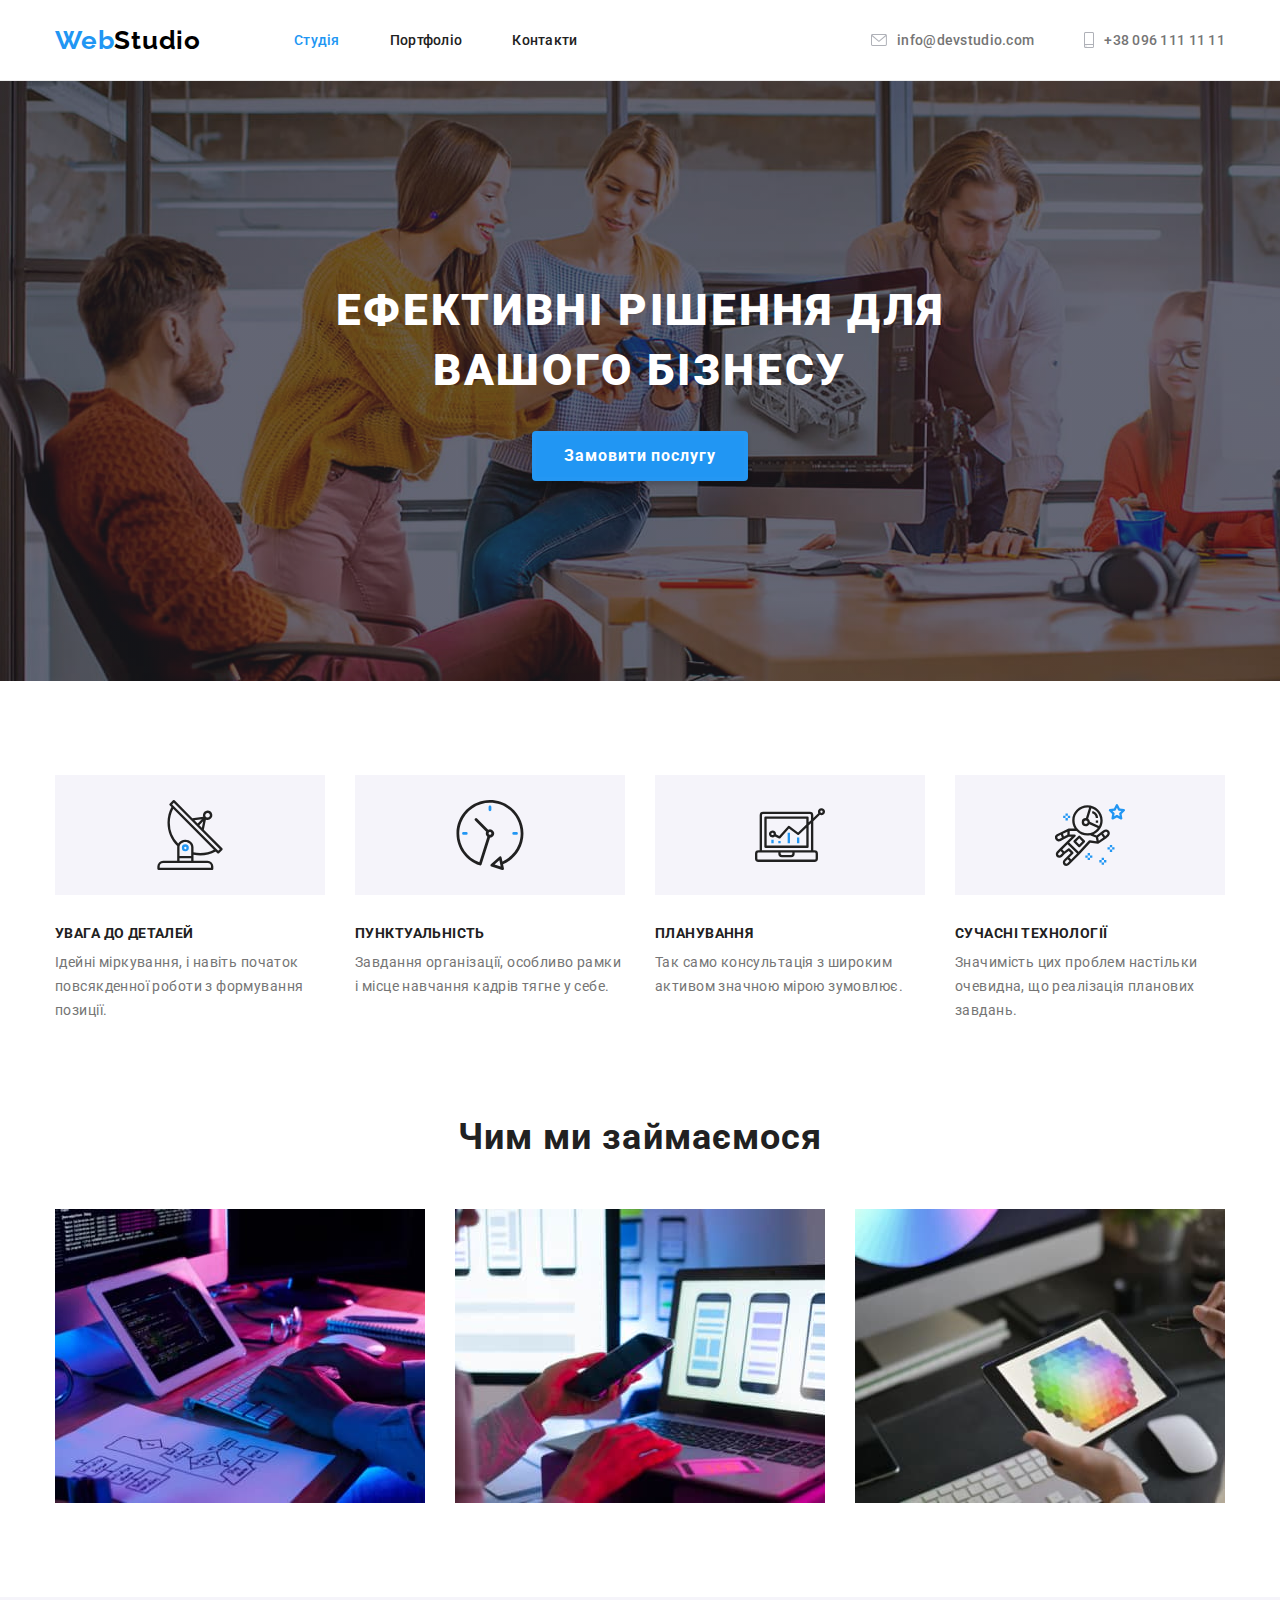
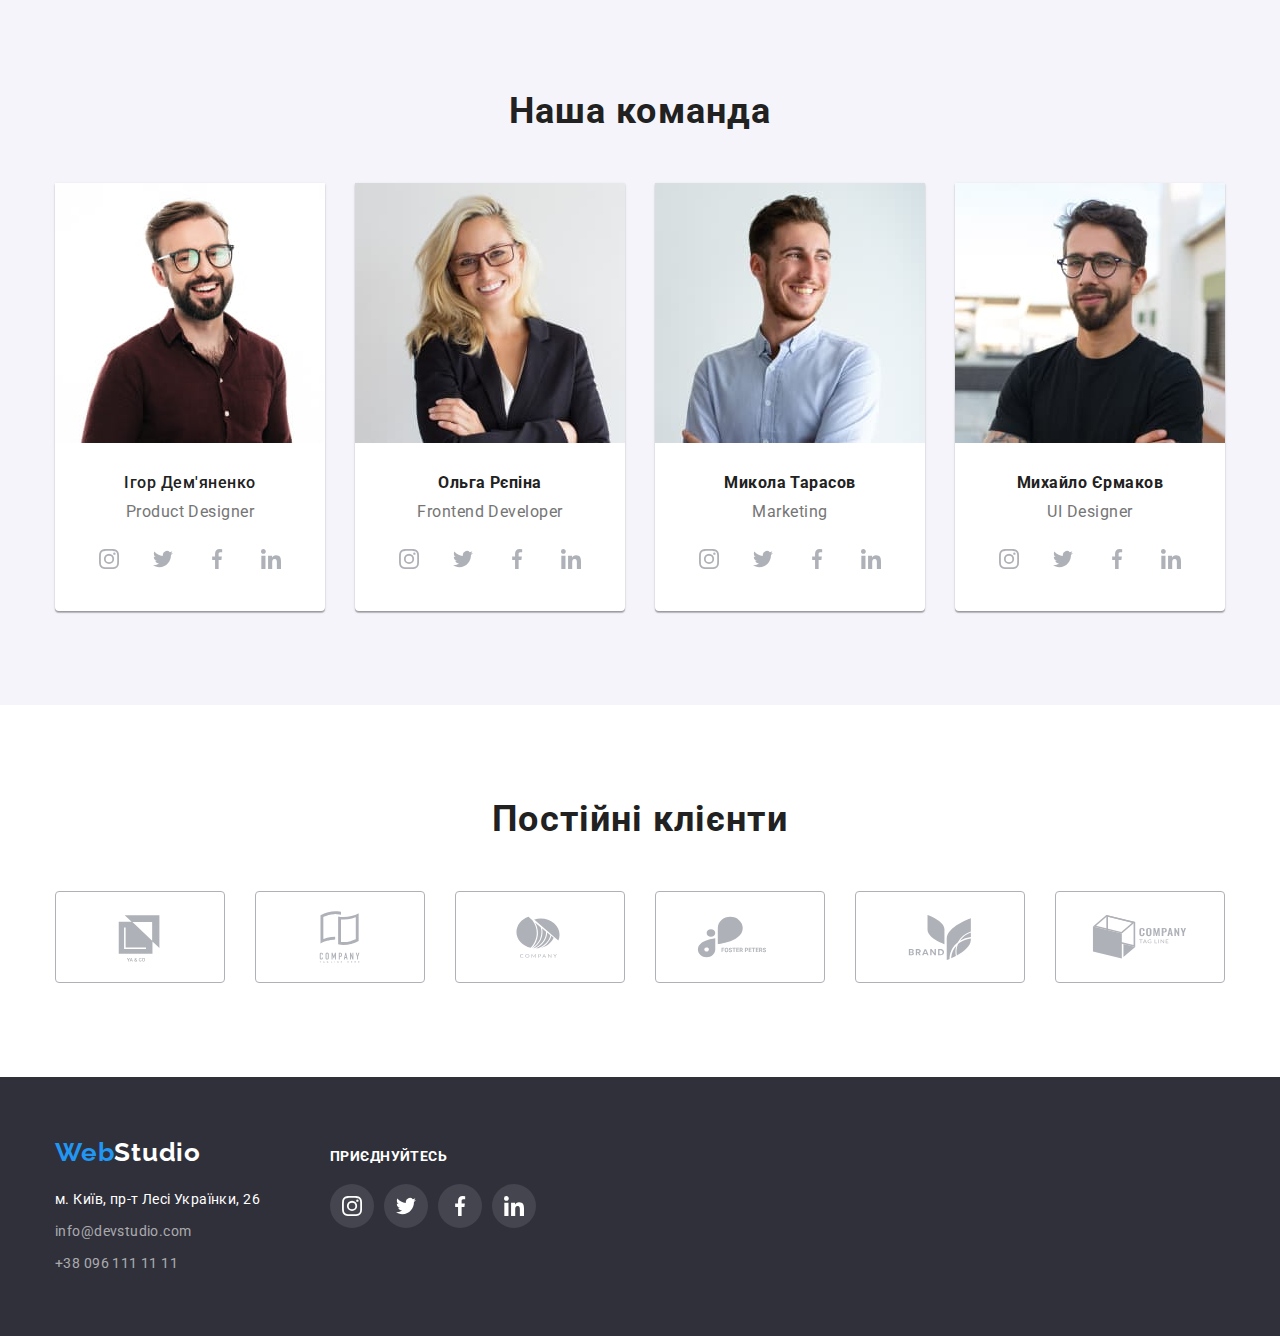
==== index.html @ e5fa19ac "hw-04 | copy" ====
<!DOCTYPE html>
<html lang="uk">
  <head>
    <meta charset="UTF-8" />
    <meta http-equiv="X-UA-Compatible" content="IE=edge" />
    <meta name="viewport" content="width=device-width, initial-scale=1.0" />
    <link rel="preconnect" href="https://fonts.googleapis.com" />
    <link rel="preconnect" href="https://fonts.gstatic.com" crossorigin />
    <link
      href="https://fonts.googleapis.com/css2?family=Raleway:wght@700&family=Roboto:wght@400;500;700;900&display=swap"
      rel="stylesheet"
    />
    <link
      rel="stylesheet"
      href="https://cdnjs.cloudflare.com/ajax/libs/modern-normalize/1.1.0/modern-normalize.min.css"
    />
    <link rel="stylesheet" href="./css/styles.css" />
    <title>Студія</title>
  </head>

  <body>
    <!--header-->
    <header class="header">
      <div class="container">
        <nav class="nav">
          <div class="logo-container">
            <a href="./index.html" class="logo-1-1"
              ><span class="logo-1-2">Web</span>Studio</a
            >
          </div>
          <ul class="nav-container">
            <li class="item">
              <a href="./index.html" class="nav-links current">Студія</a>
            </li>
            <li class="item">
              <a href="./portfolio.html" class="nav-links">Портфоліо</a>
            </li>
            <li class="item">
              <a href="./contacts.html" class="nav-links">Контакти</a>
            </li>
          </ul>
        </nav>
        <ul class="contacts list-1">
          <li class="item">
            <a href="mailto:info@devstudio.com" class="mail-tel-links">
              <svg class="icon" width="16px" height="12px">
                <use href="./images/icons.svg/symbol-defs.svg#icon-mail"></use>
              </svg>
              info@devstudio.com</a
            >
          </li>
          <li class="item">
            <a href="tel:+380961111111" class="mail-tel-links">
              <svg class="icon" width="10px" height="16px">
                <use
                  href="./images/icons.svg/symbol-defs.svg#icon-smartphone"
                ></use>
              </svg>
              +38 096 111 11 11</a
            >
          </li>
        </ul>
      </div>
    </header>
    <!--main-->
    <main>
      <section class="main-content">
        <div class="container order">
          <h1 class="buisness">
            Ефективні рішення для <br />
            вашого бізнесу
          </h1>
          <button type="button" class="button-order">Замовити послугу</button>
        </div>
      </section>
      <section class="main-1">
        <div class="container">
          <h2 class="visually-hidden">Наші особливості</h2>
          <ul class="list">
            <li class="osobennosti">
              <div class="icon-box">
                <svg class="icon" width="70" height="70">
                  <use
                    href="./images/icons.svg/symbol-defs.svg#icon-antenna-1"
                  ></use>
                </svg>
              </div>
              <h3 class="uvaga">Увага до деталей</h3>
              <p class="text1">
                Ідейні міркування, і навіть початок повсякденної роботи з
                формування позиції.
              </p>
            </li>
            <li class="osobennosti">
              <div class="icon-box">
                <svg class="icon" width="70" height="70">
                  <use
                    href="./images/icons.svg/symbol-defs.svg#icon-clock"
                  ></use>
                </svg>
              </div>
              <h3 class="punct">Пунктуальність</h3>
              <p class="text2">
                Завдання організації, особливо рамки і місце навчання кадрів
                тягне у себе.
              </p>
            </li>
            <li class="osobennosti">
              <div class="icon-box">
                <svg class="icon" width="70" height="70">
                  <use
                    href="./images/icons.svg/symbol-defs.svg#icon-diagram"
                  ></use>
                </svg>
              </div>
              <h3 class="plan">Планування</h3>
              <p class="text3">
                Так само консультація з широким активом значною мірою зумовлює.
              </p>
            </li>
            <li class="osobennosti">
              <div class="icon-box">
                <svg class="icon" width="70" height="70">
                  <use
                    href="./images/icons.svg/symbol-defs.svg#icon-astronaut"
                  ></use>
                </svg>
              </div>
              <h3 class="tech">Сучасні технології</h3>
              <p class="text4">
                Значимість цих проблем настільки очевидна, що реалізація
                планових завдань.
              </p>
            </li>
          </ul>
        </div>
      </section>
      <section class="main-2">
        <div class="container">
          <h2 class="chto-delaem">Чим ми займаємося</h2>
          <ul class="photo-list">
            <li>
              <img
                src="./images/imgdesktop.jpg"
                class="photos"
                width="370"
                alt="Десктопні додатки"
              />
            </li>
            <li>
              <img
                src="./images/imgmobile.jpg"
                class="photos"
                width="370"
                alt="Мобільні додатки"
              />
            </li>
            <li>
              <img
                src="./images/imgdesign.jpg"
                class="photos"
                width="370"
                alt="Дизайнерські рішення"
              />
            </li>
          </ul>
        </div>
      </section>
      <!-- 11111111111111111-->
      <section class="main-3">
        <div class="container">
          <h2 class="our-team-text">Наша команда</h2>
          <ul class="container cards">
            <li class="teammate">
              <img
                src="./images/imgigor.jpg"
                class="igor"
                width="270"
                alt="Фото Ігора Дем'яненка"
              />
              <div class="teammate-padding">
                <h3 class="igor-small">Ігор Дем'яненко</h3>
                <p class="igor-work">Product Designer</p>
                <ul class="team-list">
                  <li class="team-item">
                    <a href="#" class="team-link" target="_blank">
                      <svg class="team-icon" width="20px" height="20px">
                        <use
                          href="./images/icons.svg/symbol-defs.svg#icon-instagram"
                        ></use>
                      </svg>
                    </a>
                  </li>
                  <li class="team-item">
                    <a href="#" class="team-link" target="_blank">
                      <svg class="team-icon" width="20px" height="20px">
                        <use
                          href="./images/icons.svg/symbol-defs.svg#icon-twitter"
                        ></use>
                      </svg>
                    </a>
                  </li>
                  <li class="team-item">
                    <a href="#" class="team-link" target="_blank">
                      <svg class="team-icon" width="20px" height="20px">
                        <use
                          href="./images/icons.svg/symbol-defs.svg#icon-facebook"
                        ></use>
                      </svg>
                    </a>
                  </li>
                  <li class="team-item">
                    <a href="#" class="team-link" target="_blank">
                      <svg class="team-icon" width="20px" height="20px">
                        <use
                          href="./images/icons.svg/symbol-defs.svg#icon-linkedin"
                        ></use>
                      </svg>
                    </a>
                  </li>
                </ul>
              </div>
            </li>
            <li class="teammate">
              <img
                src="./images/imgolga.jpg"
                class="olga"
                width="270"
                alt="Фото Ольги Рєпіни"
              />
              <div class="teammate-padding">
                <h3 class="olga-small">Ольга Рєпіна</h3>
                <p class="olga-work">Frontend Developer</p>
                <ul class="team-list">
                  <li class="team-item">
                    <a href="#" class="team-link" target="_blank">
                      <svg class="team-icon" width="20px" height="20px">
                        <use
                          href="./images/icons.svg/symbol-defs.svg#icon-instagram"
                        ></use>
                      </svg>
                    </a>
                  </li>
                  <li class="team-item">
                    <a href="#" class="team-link" target="_blank">
                      <svg class="team-icon" width="20px" height="20px">
                        <use
                          href="./images/icons.svg/symbol-defs.svg#icon-twitter"
                        ></use>
                      </svg>
                    </a>
                  </li>
                  <li class="team-item">
                    <a href="#" class="team-link" target="_blank">
                      <svg class="team-icon" width="20px" height="20px">
                        <use
                          href="./images/icons.svg/symbol-defs.svg#icon-facebook"
                        ></use>
                      </svg>
                    </a>
                  </li>
                  <li class="team-item">
                    <a href="#" class="team-link" target="_blank">
                      <svg class="team-icon" width="20px" height="20px">
                        <use
                          href="./images/icons.svg/symbol-defs.svg#icon-linkedin"
                        ></use>
                      </svg>
                    </a>
                  </li>
                </ul>
              </div>
            </li>
            <li class="teammate">
              <img
                src="./images/imgkolya.jpg"
                class="kolya"
                width="270"
                alt="Фото Миколи Тарасова"
              />
              <div class="teammate-padding">
                <h3 class="kolya-small">Микола Тарасов</h3>
                <p class="kolya-work">Marketing</p>
                <ul class="team-list">
                  <li class="team-item">
                    <a href="#" class="team-link" target="_blank">
                      <svg class="team-icon" width="20px" height="20px">
                        <use
                          href="./images/icons.svg/symbol-defs.svg#icon-instagram"
                        ></use>
                      </svg>
                    </a>
                  </li>
                  <li class="team-item">
                    <a href="#" class="team-link" target="_blank">
                      <svg class="team-icon" width="20px" height="20px">
                        <use
                          href="./images/icons.svg/symbol-defs.svg#icon-twitter"
                        ></use>
                      </svg>
                    </a>
                  </li>
                  <li class="team-item">
                    <a href="#" class="team-link" target="_blank">
                      <svg class="team-icon" width="20px" height="20px">
                        <use
                          href="./images/icons.svg/symbol-defs.svg#icon-facebook"
                        ></use>
                      </svg>
                    </a>
                  </li>
                  <li class="team-item">
                    <a href="#" class="team-link" target="_blank">
                      <svg class="team-icon" width="20px" height="20px">
                        <use
                          href="./images/icons.svg/symbol-defs.svg#icon-linkedin"
                        ></use>
                      </svg>
                    </a>
                  </li>
                </ul>
              </div>
            </li>
            <li class="teammate">
              <img
                src="./images/imgmisha.jpg"
                class="misha"
                width="270"
                alt="Фото Михайла Єрмакова"
              />
              <div class="teammate-padding">
                <h3 class="misha-small">Михайло Єрмаков</h3>
                <p class="misha-work">UI Designer</p>
                <ul class="team-list">
                  <li class="team-item">
                    <a href="#" class="team-link" target="_blank">
                      <svg class="team-icon" width="20px" height="20px">
                        <use
                          href="./images/icons.svg/symbol-defs.svg#icon-instagram"
                        ></use>
                      </svg>
                    </a>
                  </li>
                  <li class="team-item">
                    <a href="#" class="team-link" target="_blank">
                      <svg class="team-icon" width="20px" height="20px">
                        <use
                          href="./images/icons.svg/symbol-defs.svg#icon-twitter"
                        ></use>
                      </svg>
                    </a>
                  </li>
                  <li class="team-item">
                    <a href="#" class="team-link" target="_blank">
                      <svg class="team-icon" width="20px" height="20px">
                        <use
                          href="./images/icons.svg/symbol-defs.svg#icon-facebook"
                        ></use>
                      </svg>
                    </a>
                  </li>
                  <li class="team-item">
                    <a href="#" class="team-link" target="_blank">
                      <svg class="team-icon" width="20px" height="20px">
                        <use
                          href="./images/icons.svg/symbol-defs.svg#icon-linkedin"
                        ></use>
                      </svg>
                    </a>
                  </li>
                </ul>
              </div>
            </li>
          </ul>
        </div>
      </section>
      <section class="main-4">
        <div class="container">
          <h2 class="main-4-header">Постійні клієнти</h2>
          <ul class="main-4-list">
            <li class="main-4-item">
              <a class="main-4-link" href="#">
                <svg class="icon" width="106px" height="60px">
                  <use
                    href="./images/icons.svg/symbol-defs.svg#icon-Logo"
                  ></use>
                </svg>
              </a>
            </li>
            <li class="main-4-item">
              <a class="main-4-link" href="#">
                <svg class="icon" width="106px" height="60px">
                  <use
                    href="./images/icons.svg/symbol-defs.svg#icon-Logo2"
                  ></use>
                </svg>
              </a>
            </li>
            <li class="main-4-item">
              <a class="main-4-link" href="#">
                <svg class="icon" width="106px" height="60px">
                  <use
                    href="./images/icons.svg/symbol-defs.svg#icon-Logo3"
                  ></use>
                </svg>
              </a>
            </li>
            <li class="main-4-item">
              <a class="main-4-link" href="#">
                <svg class="icon" width="106px" height="60px">
                  <use
                    href="./images/icons.svg/symbol-defs.svg#icon-Logo4"
                  ></use>
                </svg>
              </a>
            </li>
            <li class="main-4-item">
              <a class="main-4-link" href="#">
                <svg class="icon" width="106px" height="60px">
                  <use
                    href="./images/icons.svg/symbol-defs.svg#icon-Logo5"
                  ></use>
                </svg>
              </a>
            </li>
            <li class="main-4-item">
              <a class="main-4-link" href="#">
                <svg class="icon" width="106px" height="60px">
                  <use
                    href="./images/icons.svg/symbol-defs.svg#icon-Logo6"
                  ></use>
                </svg>
              </a>
            </li>
          </ul>
        </div>
      </section>
    </main>

    <!--footer-->
    <footer class="main-footer">
      <div class="flex-footer container">
        <div class="footer-container">
          <a href="./index.html" class="logo-2-1"
            ><span class="logo-2-2">Web</span>Studio</a
          >
          <address class="address">
            <ul class="footer-ul">
              <li>
                <a
                  href="https://goo.gl/maps/ajY1YeX4YkHEF1Sb7"
                  target="_blank"
                  rel="noopener noreferrer nofollow"
                  class="address-kiyv"
                  >м. Київ, пр-т Лесі Українки, 26</a
                >
              </li>
              <li>
                <a href="mailto:info@devstudio.com" class="footer-links"
                  >info@devstudio.com</a
                >
              </li>
              <li>
                <a href="tel:+380961111111" class="footer-links"
                  >+38 096 111 11 11</a
                >
              </li>
            </ul>
          </address>
        </div>
        <div class="footer-container-second">
          <h2 class="footer-join">Приєднуйтесь</h2>
          <ul class="footer-ul-second">
            <li class="f-item">
              <a href="#" class="f-link" target="_blank">
                <svg class="icon" width="20px" height="20px">
                  <use
                    href="./images/icons.svg/symbol-defs.svg#icon-instagram"
                  ></use>
                </svg>
              </a>
            </li>
            <li class="f-item">
              <a href="#" class="f-link" target="_blank">
                <svg class="icon" width="20px" height="20px">
                  <use
                    href="./images/icons.svg/symbol-defs.svg#icon-twitter"
                  ></use>
                </svg>
              </a>
            </li>
            <li class="f-item">
              <a href="#" class="f-link" target="_blank">
                <svg class="icon" width="20px" height="20px">
                  <use
                    href="./images/icons.svg/symbol-defs.svg#icon-facebook"
                  ></use>
                </svg>
              </a>
            </li>
            <li class="f-item">
              <a href="#" class="f-link" target="_blank">
                <svg class="icon" width="20px" height="20px">
                  <use
                    href="./images/icons.svg/symbol-defs.svg#icon-linkedin"
                  ></use>
                </svg>
              </a>
            </li>
          </ul>
        </div>
      </div>
    </footer>
  </body>
</html>
---- css/styles.css ----
:root {
    --primary-text-color: #212121;
    --secondary-text-color: #757575;
    --accent-color: #2196F3;
    --primary-white-color: #ffffff;
    --footer-text-color: rgba(255, 255, 255, 0.6);
    --secondary-bg-color: #F5F4FA;
    --footer-bg-color: #2F303A;
    --full-black-color: #000000;
    --accent-secondary-color: #188CE8;
    --primary-icon: #AFB1B8;
    --hover-icon: #2196F3;
}

*,
::after ::before {
    box-sizing: border-box;
}

img {
    display: block;
}

h1,
h2,
h3,
h4,
h5,
h6,
p,
ul,
li {
    margin-bottom: 0;
    margin-top: 0;
    padding: 0;
}


body {
    font-family: 'Roboto', sans-serif;
    color: var(--primary-text-color);
    font-size: 14px;
    background-color: var(--primary-white-color);
}

.nav {
    display: flex;
    justify-content: space-between;
    align-items: center;
    background: var(--primary-white-color);
}

.nav>.nav-container {
    display: flex;
    padding: 0px;

}

.nav>.nav-container>.item:not(:last-child) {
    margin-right: 50px;
}


section {
    display: block;
}

.container {
    width: 1200px;
    margin-right: auto;
    margin-left: auto;
    padding-left: 15px;
    padding-right: 15px;
}

.header>.container {
    display: flex;
    justify-content: space-between;
}

.head,
.head-1 {
    background-color: var(--primary-white-color);
}

.order {
    display: flex;
    flex-direction: column;
}

.feature {
    background-color: var(--primary-white-color);

}

.osobennosti-list {
    display: flex;
    justify-content: space-between;
}

.osobennosti-list :not(:last-child) {
    margin-right: 30px;
}

.delaem {
    background-color: gray;
}

.team-container {
    background-color: var(--secondary-bg-color);
}


.team-item:not(:last-child) {
    margin-right: 10px;
}

.header {
    border-bottom: 1px solid #ECECEC;
}

.visually-hidden {
    position: absolute;
    width: 1px;
    height: 1px;
    margin: -1px;
    border: 0;
    padding: 0;

    outline: 0;
    outline-offset: 0;
    white-space: nowrap;
    clip-path: inset(100%);
    clip: rect(0 0 0 0);
    overflow: hidden;
    visibility: hidden;
    pointer-events: none;
    position: absolute;
}

.header-container {
    display: flex;
    align-items: center;
}


.logo-container {
    display: flex;
    margin-right: 93px;
}


.logo-1-1 {
    font-family: 'Raleway', sans-serif;
    font-weight: 700;
    font-size: 26px;
    line-height: 1.192;
    text-decoration: none;

    letter-spacing: 0.03em;

    color: var(--full-black-color);
}

.logo-1-2 {
    color: var(--accent-color);

}

.link {
    text-decoration: none;
    color: var(--primary-text-color);
}

.link:hover {
    text-decoration: none;
    color: var(--accent-color);
}

.nav-links {
    text-decoration: none;
    color: var(--primary-text-color);
    padding: 32px 0px;
    font-weight: 500;
    line-height: 1.142;
    letter-spacing: 0.02em;
}

.nav-links:hover,
.nav-links:focus {
    color: var(--accent-color);
}

.nav-links.current {
    color: var(--accent-color);
}


.nav-container {
    display: flex;
}


.contacts {}

.contacts.list-1 {
    display: flex;
    align-items: center;
}

.contacts>.item:not(:last-child) {
    padding-left: 0px;
    margin-right: 50px;
}

.mail-tel-links {
    display: flex;
    align-items: center;
}

.contacts .mail-tel-links {
    display: flex;
    align-items: center;
    padding-top: 32px;
    padding-bottom: 32px;

    font-weight: 500;
    line-height: 1.142;
    letter-spacing: 0.02em;
    text-decoration: none;
    color: var(--secondary-text-color);
}

.mail-tel-links:hover {
    color: var(--accent-color);
}

.mail {}

.tel {}

.main-content {
    padding: 200px 0px;
    background-image: linear-gradient(rgba(47, 48, 58, 0.4), rgba(47, 48, 58, 0.4)), url(../images/main.jpg);
    /*background: rgba(47, 48, 58, 0.4);*/
    /*background-image: url('../images/main.jpg');*/
    background-size: cover;
    background-repeat: no-repeat;
}

.buisness {
    margin-bottom: 30px;
    font-weight: 900;
    font-size: 44px;
    line-height: 1.363;

    text-align: center;
    letter-spacing: 0.06em;
    text-transform: uppercase;

    color: var(--primary-white-color);
}

.button-order {
    margin-right: auto;
    margin-left: auto;

    width: 216px;
    height: 50px;
    font-family: inherit;
    text-align: center;
    font-weight: 700;
    font-size: 16px;
    line-height: 1.875;
    letter-spacing: 0.06em;

    box-shadow: 0px 4px 4px rgba(0, 0, 0, 0.15);
    border-radius: 4px;
    border: 4px solid rgba(255, 255, 255, .015);
    background: var(--accent-color);
    color: var(--primary-white-color);
}

.button-order:hover {
    cursor: pointer;
    background: var(--accent-secondary-color);
}

.button-order:active {
    cursor: pointer;
    background: var(--accent-secondary-color);
}

.main-1 {
    background-color: var(--primary-white-color);
    padding: 94px 0px;
}

.list {
    list-style: none;
    padding: 0;
    margin: 0;
}

.list {
    display: flex;
    justify-content: space-between;
}

.main-1>.container>.list {
    display: flex;
}

.main-1>.container>.list .osobennosti:not(:last-child) {
    margin-right: 30px;
}

.main-1 .list {}


.hide {
    color: var(--primary-white-color);
}

.osobennosti {
    width: 270px;

}

.uvaga {
    margin-bottom: 10px;

    font-size: 14px;
    line-height: 1.142;
    letter-spacing: 0.03em;
    text-transform: uppercase;

    color: var(--primary-text-color);
}

.text1 {

    line-height: 1.714;
    letter-spacing: 0.03em;

    color: var(--secondary-text-color);
}

.punct {
    margin-bottom: 10px;

    font-size: 14px;
    line-height: 1.142;
    letter-spacing: 0.03em;
    text-transform: uppercase;

    color: var(--primary-text-color);
}

.text2 {
    line-height: 1.714;

    letter-spacing: 0.03em;

    color: var(--secondary-text-color);
}

.plan {
    margin-bottom: 10px;

    font-size: 14px;
    line-height: 1.142;
    letter-spacing: 0.03em;
    text-transform: uppercase;

    color: var(--primary-text-color);
}

.text3 {
    line-height: 1.714;

    letter-spacing: 0.03em;

    color: var(--secondary-text-color);
}

.tech {
    margin-bottom: 10px;

    font-size: 14px;
    line-height: 1.142;
    letter-spacing: 0.03em;
    text-transform: uppercase;

    color: var(--primary-text-color);
}

.text4 {
    line-height: 1.714;

    letter-spacing: 0.03em;

    color: var(--secondary-text-color);
}

.main-2 {
    background-color: var(--primary-white-color);
    padding-bottom: 94px;
}

.photo-list {
    display: flex;
    justify-content: center;
}

.photo-list :not(:last-child) {
    margin-right: 30px;
}

.chto-delaem {
    margin-bottom: 50px;

    font-size: 36px;
    line-height: 1.166;
    text-align: center;
    letter-spacing: 0.03em;

    color: var(--primary-text-color);
}

.main-3 {
    background: var(--secondary-bg-color);
    padding: 94px 0px;
}

.main-3 .cards {
    display: flex;
    justify-content: center;
}

.main-3 .team-link {
    height: 44px;
    width: 44px;
    display: inline-flex;
    justify-content: center;
    align-items: center;
    border-radius: 50%;
}


.main-3 .item:not(:last-child) {
    margin-right: 10px;
}


.our-team-text {
    margin-bottom: 50px;

    font-size: 36px;
    line-height: 1.166;
    text-align: center;
    letter-spacing: 0.03em;
    white-space: nowrap;

    color: var(--primary-text-color);
}

ul {
    list-style: none;
}

.teammate {
    width: 270px;
    margin-right: 30px;

    box-shadow: 0px 1px 3px rgba(0, 0, 0, 0.12), 0px 1px 1px rgba(0, 0, 0, 0.14), 0px 2px 1px rgba(0, 0, 0, 0.2);
    border-radius: 0px 0px 4px 4px;
    background: var(--primary-white-color);
}

.team-list {
    display: flex;
    justify-content: center;
}

.teammate-padding {
    padding: 30px 0px;
}

.igor {}

.igor-small {

    font-weight: 500;
    font-size: 16px;
    line-height: 1.187;

    text-align: center;
    letter-spacing: 0.03em;

    color: var(--primary-text-color);
}

.igor-work {
    margin-top: 10px;
    margin-bottom: 16px;

    font-size: 16px;
    line-height: 1.187;

    text-align: center;
    letter-spacing: 0.03em;

    color: var(--secondary-text-color);
}

.olga {}

.olga-small {

    font-weight: 500px;
    font-size: 16px;
    line-height: 1.187;
    text-align: center;
    letter-spacing: 0.03em;

    color: var(--primary-text-color);
}

.olga-work {
    margin-top: 10px;
    margin-bottom: 16px;

    font-size: 16px;
    line-height: 1.187;

    text-align: center;
    letter-spacing: 0.03em;

    color: var(--secondary-text-color);
}

.kolya {}

.kolya-small {

    font-weight: 500px;
    font-size: 16px;
    line-height: 1.187;

    text-align: center;
    letter-spacing: 0.03em;

    color: var(--primary-text-color);
}

.kolya-work {
    margin-top: 10px;
    margin-bottom: 16px;

    font-size: 16px;
    line-height: 1.187;

    text-align: center;
    letter-spacing: 0.03em;

    color: var(--secondary-text-color);
}

.misha {}

.misha-small {

    font-weight: 500px;
    font-size: 16px;
    line-height: 1.187;

    text-align: center;
    letter-spacing: 0.03em;

    color: var(--primary-text-color);
}

.misha-work {
    margin-top: 10px;
    margin-bottom: 16px;

    font-size: 16px;
    line-height: 1.187;

    text-align: center;
    letter-spacing: 0.03em;

    color: var(--secondary-text-color);
}

.main-4 {
    padding: 94px 0px;
    color: var(--primary-white-color)
}

.main-4-list {
    display: flex;
    justify-content: center;
    align-items: center;
}

.main-4-link {
    display: flex;
    justify-content: center;
    align-items: center;
    height: 92px;
}

.main-4-item {
    width: 170px;
    height: 92px;

    border: 1px solid #AFB1B8;
    border-radius: 4px;
}

.main-4-item:not(:last-child) {
    margin-right: 30px;
}

.main-4-header {
    font-family: 'Roboto';
    font-size: 36px;
    line-height: 1.166;
    text-align: center;
    letter-spacing: 0.03em;

    margin-bottom: 50px;

    color: var(--primary-text-color);
}

.container {}

.main-footer {
    background: var(--footer-bg-color);
    padding-top: 60px;
    padding-bottom: 60px;
}

.footer-container {
    display: flex;
    flex-direction: column;
    margin-right: 70px;
}

.footer-ul-second {
    display: flex;
    justify-content: center;
    fill: var(--primary-white-color)
}

.f-item {
    display: flex;
}

.f-item {
    fill: var(--primary-icon);
}

.f-item:hover {
    fill: var(--hover-icon);
}

.f-item:not(:last-child) {
    margin-right: 10px;
}

.f-link {
    display: flex;
    justify-content: center;
    align-items: center;
    width: 44px;
    height: 44px;
    border-radius: 50%;

}

.footer-container-second {
    display: flex;
    flex-direction: column;
}

.footer-join {
    font-family: 'Roboto';
    font-size: 14px;
    line-height: 1.142;
    letter-spacing: 0.03em;
    text-transform: uppercase;

    margin-bottom: 20px;

    color: var(--primary-white-color);
}

.flex-footer {
    display: flex;
    align-items: baseline;

}

.logo-2-1 {
    font-family: 'Raleway', sans-serif;
    font-weight: 700;
    font-size: 26px;
    line-height: 1.192;
    text-decoration: none;
    margin-bottom: 20px;

    letter-spacing: 0.03em;
    color: var(--primary-white-color);
}

.logo-2-2 {
    color: var(--accent-color);
}

.address {
    font-style: normal;

}

.address-kiyv {
    line-height: 1.714;
    text-decoration: none;

    letter-spacing: 0.03em;

    color: var(--primary-white-color);
}

.footer-links {
    line-height: 1.714;
    text-decoration: none;

    letter-spacing: 0.03em;

    color: var(--footer-text-color);
}

.footer-links:hover {
    color: var(--accent-color);
}

.footer-ul :not(:last-child) {
    margin-bottom: 8px;
}




/*   P   O   R   T   F   O   L   I   O   */

.main-portfolio {}


.hero-portfolio {
    padding: 94px 0px;
    background-color: var(--primary-white-color);
}

.general-filters {
    background: rgba(245, 244, 250, 1);
    border-radius: 4px;
    color: var(--primary-text-color);
    border: 4px solid rgba(255, 255, 255, .015);
}

.general-filters:hover {
    background: var(--accent-color);
    box-shadow: 0px 3px 1px rgba(0, 0, 0, 0.1), 0px 1px 2px rgba(0, 0, 0, 0.08), 0px 2px 2px rgba(0, 0, 0, 0.12);
    border-radius: 4px;
    color: var(--primary-white-color);
    cursor: pointer;
}

.general-filters:focus {
    background: var(--accent-color);
    color: var(--primary-white-color);
}


.text-filter:hover {
    color: var(--primary-white-color);
}

.filters {
    display: flex;
    justify-content: center;
    margin-bottom: 34px;
    padding: 0;


}

.item:not(:last-child) {
    margin-right: 8px;
}

.filter-text {
    padding: 6px 22px;

    font-family: inherit;
    font-weight: 500;
    font-size: 16px;
    line-height: calc(26/16);
    text-align: center;
    letter-spacing: 0.03em;

    color: var(--primary-text-color);
}

.filter-text-1 {
    padding: 6px 25px;

    font-family: inherit;
    font-weight: 500;
    font-size: 16px;
    line-height: calc(26/16);
    text-align: center;
    letter-spacing: 0.03em;

    color: var(--primary-text-color);
}

.project-ul {
    display: flex;
    flex-wrap: wrap;
}

.project-card {
    margin-bottom: 30px;
    margin-right: 30px;
    width: 370px;

    box-sizing: border-box;
    background: var(--primary-white-color);
    border: 1px solid #EEEEEE;
}

.project-card:hover {
    box-shadow: 0px 1px 1px rgba(0, 0, 0, 0.12), 0px 4px 4px rgba(0, 0, 0, 0.06), 1px 4px 6px rgba(0, 0, 0, 0.16);
}

.project-card:nth-last-child(-n+3) {
    margin-bottom: 0;
}

.project-card:nth-child(3n) {
    margin-right: 0;
}




.box-link {
    text-decoration: none;
}


.project-text-general {
    padding: 20px 24px;
}

.general-projects-text {
    font-size: 18px;
    line-height: 2;
    letter-spacing: 0.06em;
    margin-bottom: 4px;

    color: var(--primary-text-color);
}


.general-projects-description {
    font-size: 16px;
    line-height: 1.875;
    letter-spacing: 0.03em;

    color: var(--secondary-text-color);
}

/* ИКОНКИ*/

.contacts .icon:hover,
.contacts .icon:focus {
    color: var(--hover-icon);
    color: var(--hover-icon);
}

.contacts .icon {
    margin-right: 10px;
}

.icon {
    fill: var(--primary-icon);
}

.icon:hover {
    fill: var(--hover-icon);
}

.icon-box {
    display: flex;
    justify-content: center;
    align-items: center;
    height: 120px;
    margin-bottom: 30px;
    background-color: var(--secondary-bg-color);
}

.team-icon {
    fill: var(--primary-icon);
}

.list-1 .item .mail-tel-links:hover>.icon

/*.list-1 .mail-tel-links:focus>.icon*/
    {
    fill: var(--hover-icon);
}

.team-list .team-link:hover>.team-icon,
.team-list .team-link:focus>.team-icon {
    fill: var(--primary-white-color);
}

.team-list .team-link:hover,
.team-list .team-link:focus {
    background-color: var(--hover-icon);
}

.main-4-list .main-4-link:hover>.icon,
.main-4-list .main-4-link:focus>.icon {
    fill: var(--hover-icon);
}

.main-4-list .main-4-item:hover,
.main-4-list .main-4-item:focus {
    border-color: var(--hover-icon);
}

.footer-ul-second .f-link>.icon {
    fill: var(--primary-white-color)
}

.footer-ul-second .f-link:hover>.icon {
    fill: var(--primary-white-color);
}

.footer-ul-second .f-link {
    background: rgba(255, 255, 255, 0.1);
}

.footer-ul-second .f-link:hover,
.footer-ul-second .f-link:focus {
    background-color: var(--hover-icon);
}
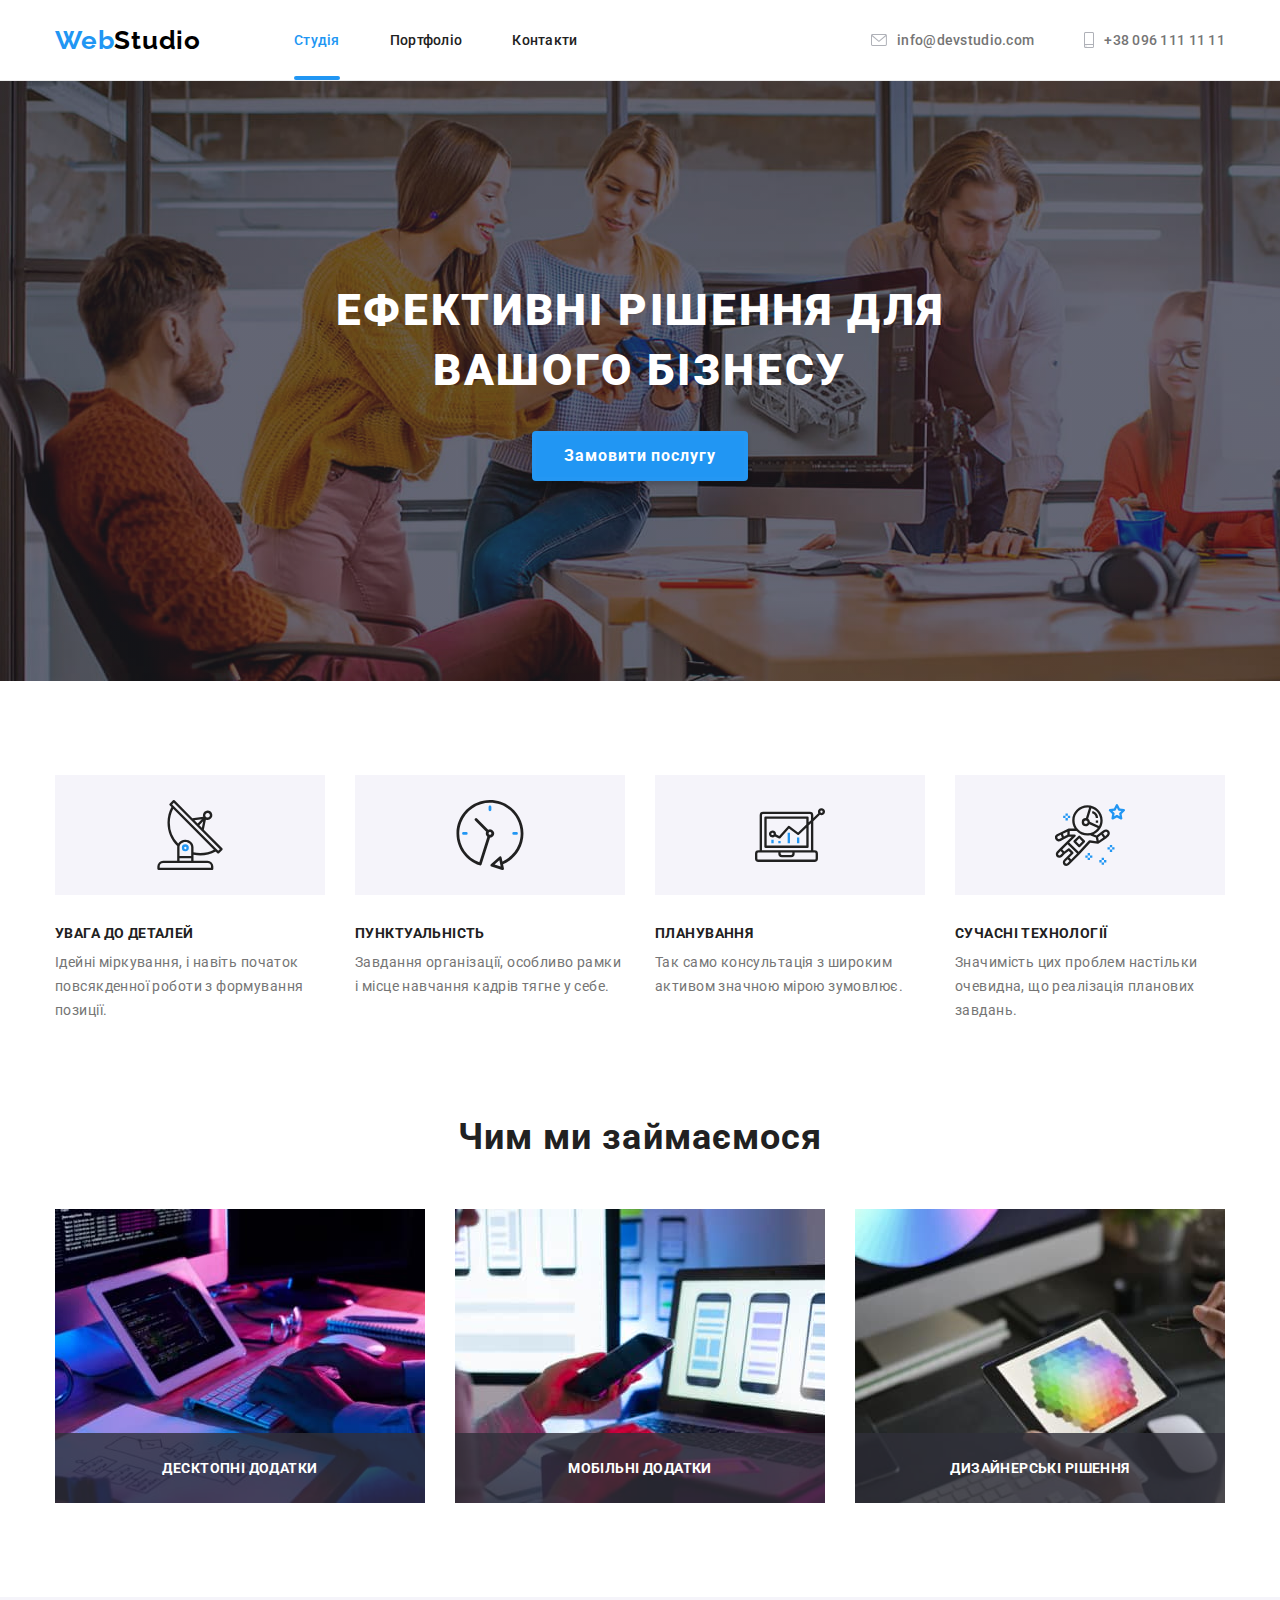
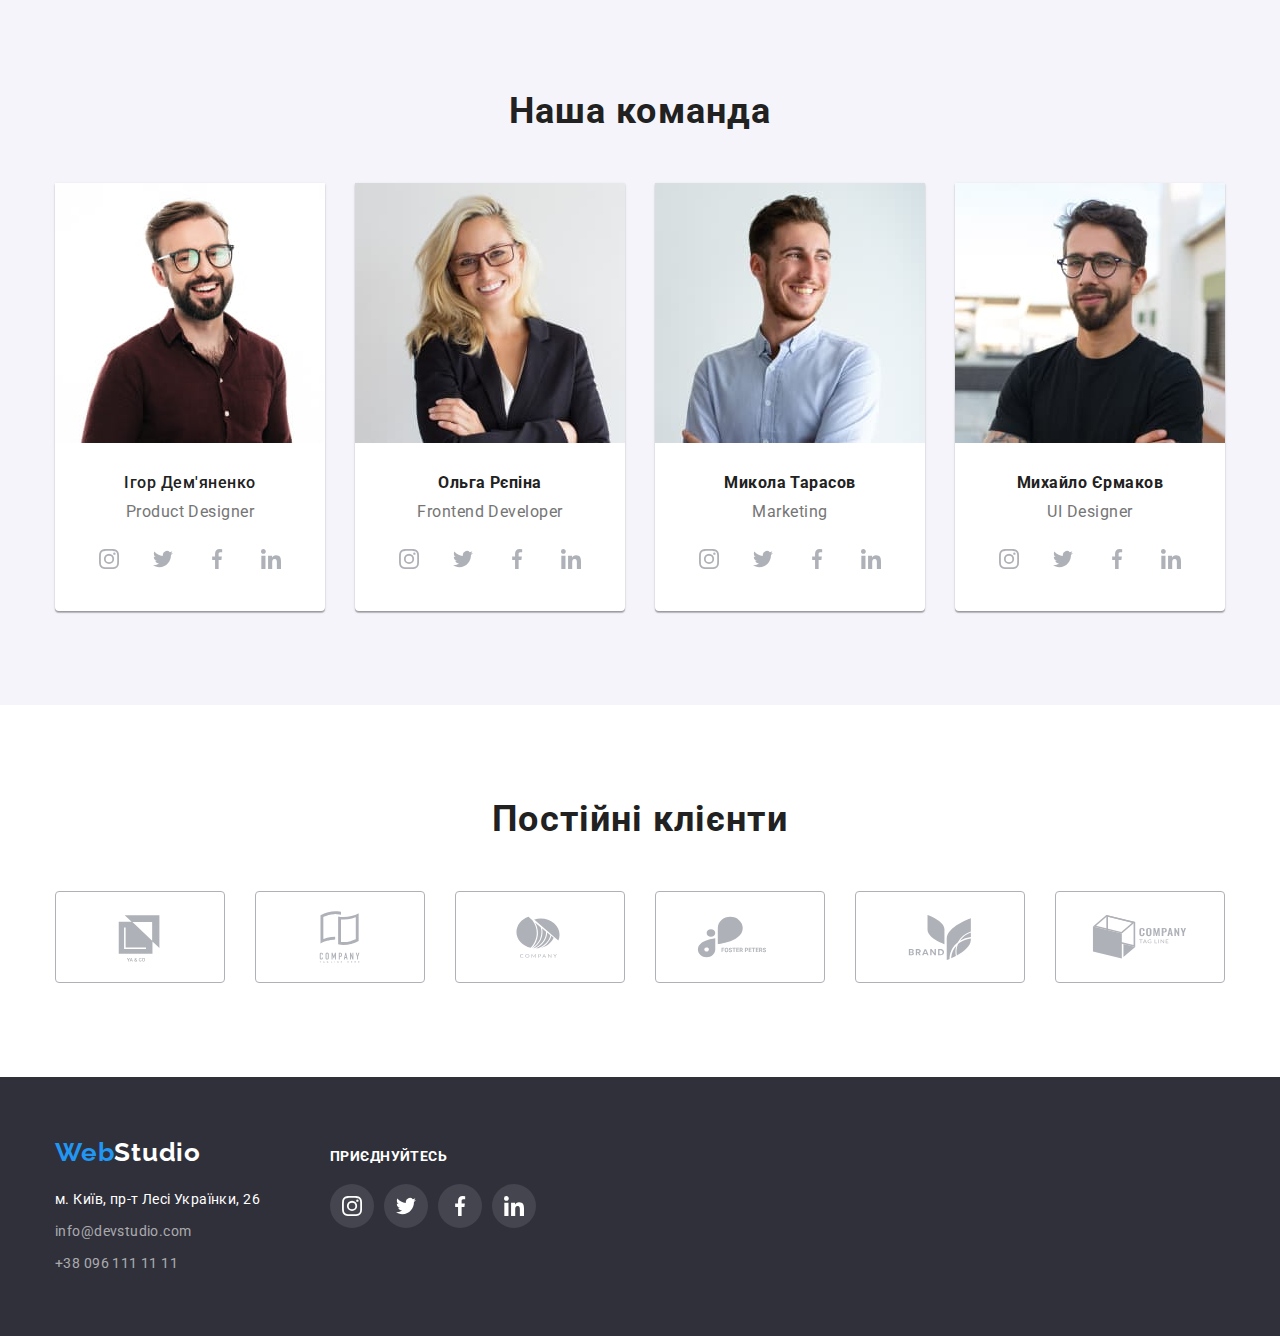
==== commit 413ec0d5: "дз" ====
--- a/index.html
+++ b/index.html
@@ -70,7 +70,20 @@
             Ефективні рішення для <br />
             вашого бізнесу
           </h1>
-          <button type="button" class="button-order">Замовити послугу</button>
+          <button type="button" class="button-order" data-modal-open>
+            Замовити послугу
+          </button>
+          <div class="backdrop is-hidden" data-modal>
+            <div class="modal">
+              <button class="modal-button" type="button" data-modal-close>
+                <svg class="icon black" width="11px" height="11px">
+                  <use
+                    href="/images/icons.svg/symbol-defs.svg#icon-close"
+                  ></use>
+                </svg>
+              </button>
+            </div>
+          </div>
         </div>
       </section>
       <section class="main-1">
@@ -139,29 +152,32 @@
         <div class="container">
           <h2 class="chto-delaem">Чим ми займаємося</h2>
           <ul class="photo-list">
-            <li>
+            <li class="item">
               <img
                 src="./images/imgdesktop.jpg"
                 class="photos"
                 width="370"
                 alt="Десктопні додатки"
               />
-            </li>
-            <li>
+              <h3 class="photo-header">Десктопні додатки</h3>
+            </li>
+            <li class="item">
               <img
                 src="./images/imgmobile.jpg"
                 class="photos"
                 width="370"
                 alt="Мобільні додатки"
               />
-            </li>
-            <li>
+              <h3 class="photo-header">Мобільні додатки</h3>
+            </li>
+            <li class="item">
               <img
                 src="./images/imgdesign.jpg"
                 class="photos"
                 width="370"
                 alt="Дизайнерські рішення"
               />
+              <h3 class="photo-header">Дизайнерські рішення</h3>
             </li>
           </ul>
         </div>
@@ -511,5 +527,6 @@
         </div>
       </div>
     </footer>
+    <script src="./js/modal.js"></script>
   </body>
 </html>
--- a/css/styles.css
+++ b/css/styles.css
@@ -178,12 +178,27 @@
 }
 
 .nav-links {
+    position: relative;
     text-decoration: none;
     color: var(--primary-text-color);
     padding: 32px 0px;
     font-weight: 500;
     line-height: 1.142;
     letter-spacing: 0.02em;
+
+    transition-duration: 250ms;
+    transition-timing-function: cubic-bezier(0.4, 0, 0.2, 1);
+}
+
+.nav-links.current::after {
+    position: absolute;
+    content:"";
+    bottom:0;
+    left:0;
+    width: 100%;
+    height: 4px;
+    border-radius: 2px;
+    background-color: var(--hover-icon);
 }
 
 .nav-links:hover,
@@ -216,6 +231,9 @@
 .mail-tel-links {
     display: flex;
     align-items: center;
+
+    transition-duration: 250ms;
+    transition-timing-function: cubic-bezier(0.4, 0, 0.2, 1);
 }
 
 .contacts .mail-tel-links {
@@ -242,8 +260,6 @@
 .main-content {
     padding: 200px 0px;
     background-image: linear-gradient(rgba(47, 48, 58, 0.4), rgba(47, 48, 58, 0.4)), url(../images/main.jpg);
-    /*background: rgba(47, 48, 58, 0.4);*/
-    /*background-image: url('../images/main.jpg');*/
     background-size: cover;
     background-repeat: no-repeat;
 }
@@ -413,7 +429,37 @@
     justify-content: center;
 }
 
-.photo-list :not(:last-child) {
+.photo-list .item {
+    z-index: 0;
+}
+
+.main-2 .item {
+    position: relative;
+}
+
+.photo-header {
+    position: absolute;
+    display: flex;
+    align-items: center;
+    justify-content: center;
+
+    bottom: 0;
+    left: 0;
+
+    height: 70px;
+    width: 370px;
+
+    background: rgba(47, 48, 58, 0.8);
+    color: var(--primary-white-color);
+    font-size: 14px;
+    line-height: 1.15;
+    letter-spacing: 0.03em;
+    text-transform: uppercase;
+
+    user-select: none;
+}
+
+.photo-list .item:not(:last-child) {
     margin-right: 30px;
 }
 
@@ -445,6 +491,9 @@
     justify-content: center;
     align-items: center;
     border-radius: 50%;
+
+    transition-duration: 250ms;
+    transition-timing-function: cubic-bezier(0.4, 0, 0.2, 1);
 }
 
 
@@ -618,6 +667,9 @@
 
     border: 1px solid #AFB1B8;
     border-radius: 4px;
+
+    transition-duration: 250ms;
+    transition-timing-function: cubic-bezier(0.4, 0, 0.2, 1);
 }
 
 .main-4-item:not(:last-child) {
@@ -742,6 +794,9 @@
     letter-spacing: 0.03em;
 
     color: var(--footer-text-color);
+
+    transition-duration: 250ms;
+    transition-timing-function: cubic-bezier(0.4, 0, 0.2, 1);
 }
 
 .footer-links:hover {
@@ -770,6 +825,9 @@
     border-radius: 4px;
     color: var(--primary-text-color);
     border: 4px solid rgba(255, 255, 255, .015);
+
+    transition: background-color 250ms cubic-bezier(0.4, 0, 0.2, 1),
+    color 250ms cubic-bezier(0.4, 0, 0.2, 1);
 }
 
 .general-filters:hover {
@@ -856,11 +914,49 @@
     margin-right: 0;
 }
 
-
-
+.project-hover {
+    position: relative;
+    overflow: hidden;
+}
+
+.project-card:hover .project-active {
+    transform: translateY(0%);
+    transition: transform 250ms cubic-bezier(0.4, 0, 0.2, 1);
+}
+
+.project-active {
+    position: absolute;
+    top: 0;
+    left: 0;
+
+    width: 100%;
+    height: 100%;
+
+    background: rgba(33, 150, 243, 0.9);
+    color: var(--primary-white-color);
+
+    transform: translateY(100%);
+    transition: t;
+}
+
+.project-hover-text {
+    width: 322px;
+    margin: 63px 24px;
+    font-family: 'Roboto';
+    font-size: 18px;
+    line-height: 1.555;
+    
+    letter-spacing: 0.03em;
+
+    color: var(--primary-white-color);
+}
 
 .box-link {
     text-decoration: none;
+}
+
+.box-link:hover .project-active {
+    opacity: 1;
 }
 
 
@@ -885,6 +981,60 @@
 
     color: var(--secondary-text-color);
 }
+/*BACKDROP*/
+
+.backdrop {
+    position: fixed;
+    left:0;
+    top:0;
+    width: 100%;
+    height: 100%;
+    
+    background: rgba(0, 0, 0, 0.2);
+
+    z-index: 1;
+}
+
+.backdrop.is-hidden {
+    opacity: 0;
+    pointer-events: none;
+}
+
+.modal {
+    position: absolute;
+    top: 50%;
+    left: 50%;
+    width: 528px;
+    height: 581px;
+
+    background-color: var(--primary-white-color);
+    box-shadow: 0px 1px 3px rgba(0, 0, 0, 0.12), 0px 1px 1px rgba(0, 0, 0, 0.14), 0px 2px 1px rgba(0, 0, 0, 0.2);
+    border-radius: 4px;
+
+    transform: translate(-50%, -50%);
+}
+
+.modal-button {
+    position: absolute;
+    width: 30px;
+    height: 30px;
+    top:8px;
+    right: 8px;
+
+    cursor: pointer;
+    
+    background: var(--primary-white-color);
+    border: 1px solid rgba(0, 0, 0, 0.1);
+    border-radius: 50%;
+}
+
+.modal-button:hover .icon.black {
+    fill:var(--hover-icon);
+} 
+
+.icon.black {
+    fill:var(--full-black-color);
+}
 
 /* ИКОНКИ*/
 
@@ -900,6 +1050,9 @@
 
 .icon {
     fill: var(--primary-icon);
+
+    transition-duration: 250ms;
+    transition-timing-function: cubic-bezier(0.4, 0, 0.2, 1);
 }
 
 .icon:hover {
@@ -919,10 +1072,7 @@
     fill: var(--primary-icon);
 }
 
-.list-1 .item .mail-tel-links:hover>.icon
-
-/*.list-1 .mail-tel-links:focus>.icon*/
-    {
+.list-1 .item .mail-tel-links:hover>.icon {
     fill: var(--hover-icon);
 }
 
@@ -961,4 +1111,9 @@
 .footer-ul-second .f-link:hover,
 .footer-ul-second .f-link:focus {
     background-color: var(--hover-icon);
+}
+
+.f-link {
+    transition-duration: 250ms;
+    transition-timing-function: cubic-bezier(0.4, 0, 0.2, 1);
 }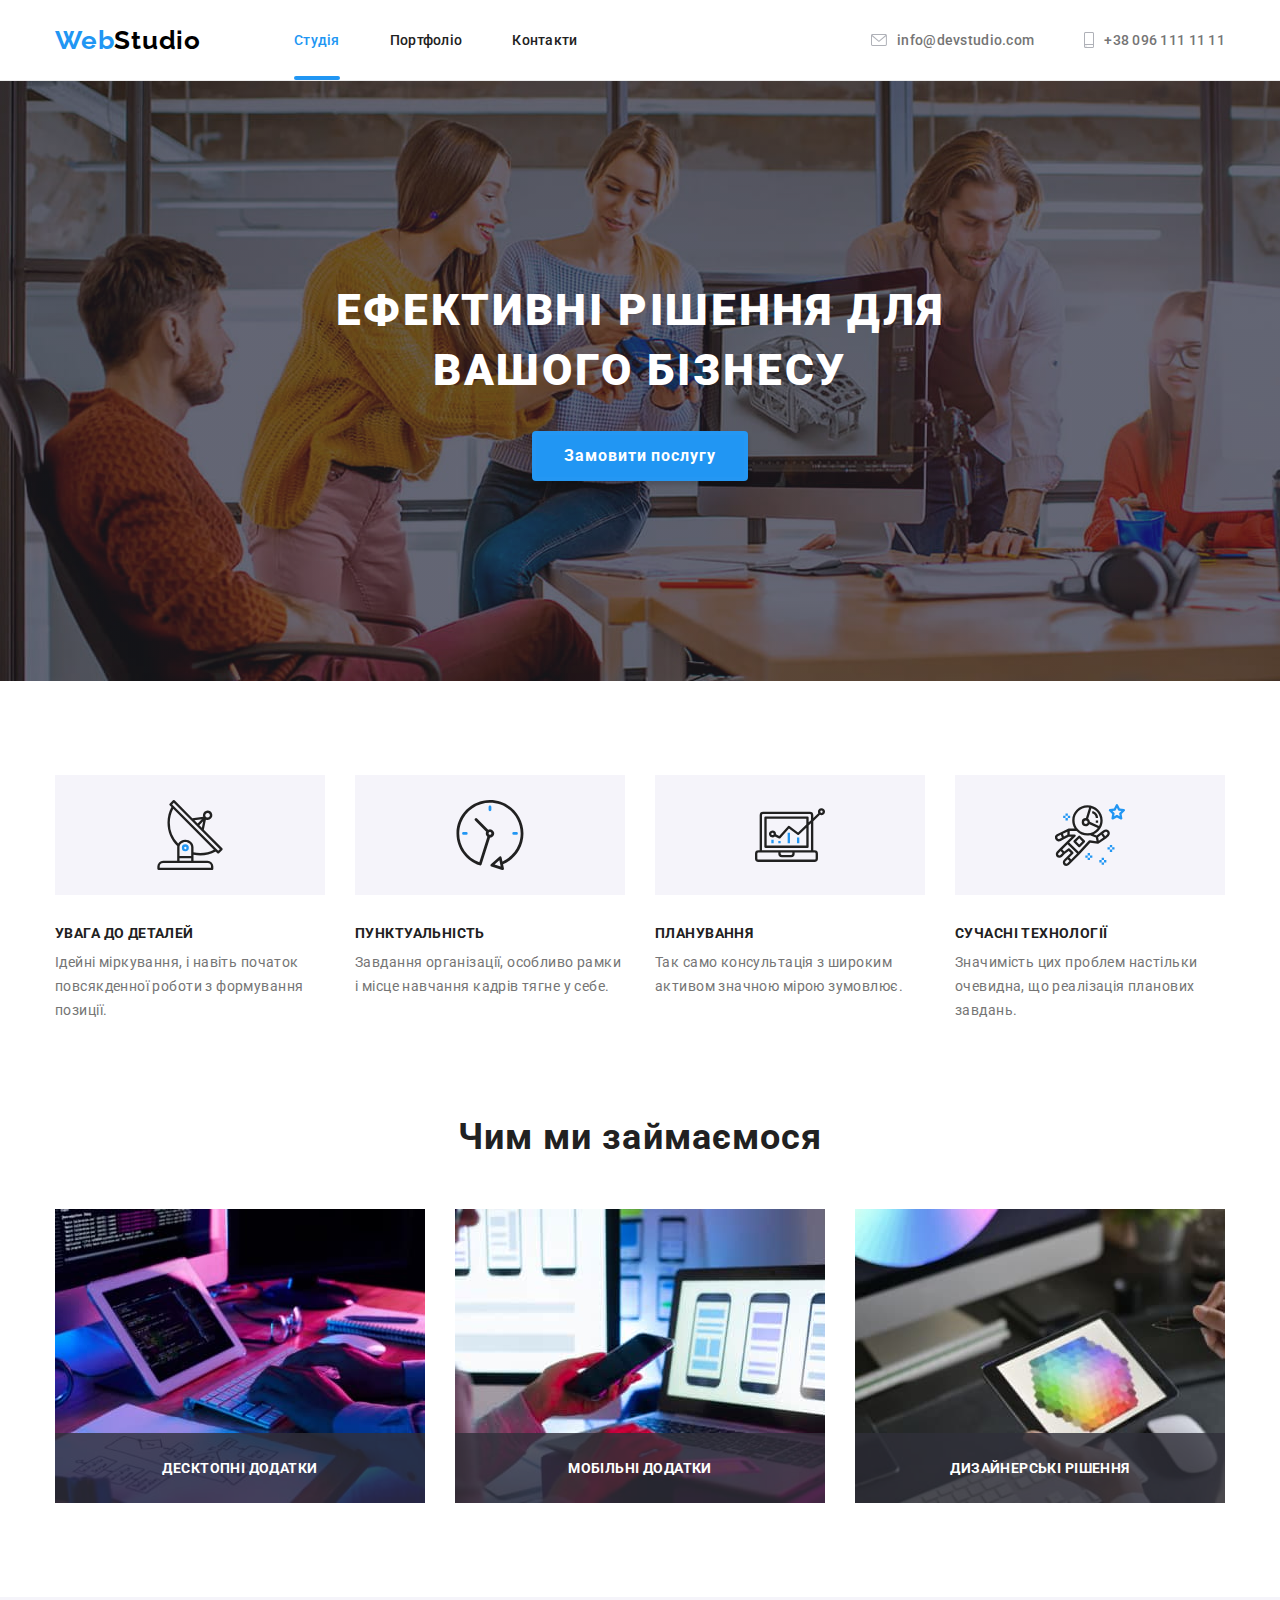
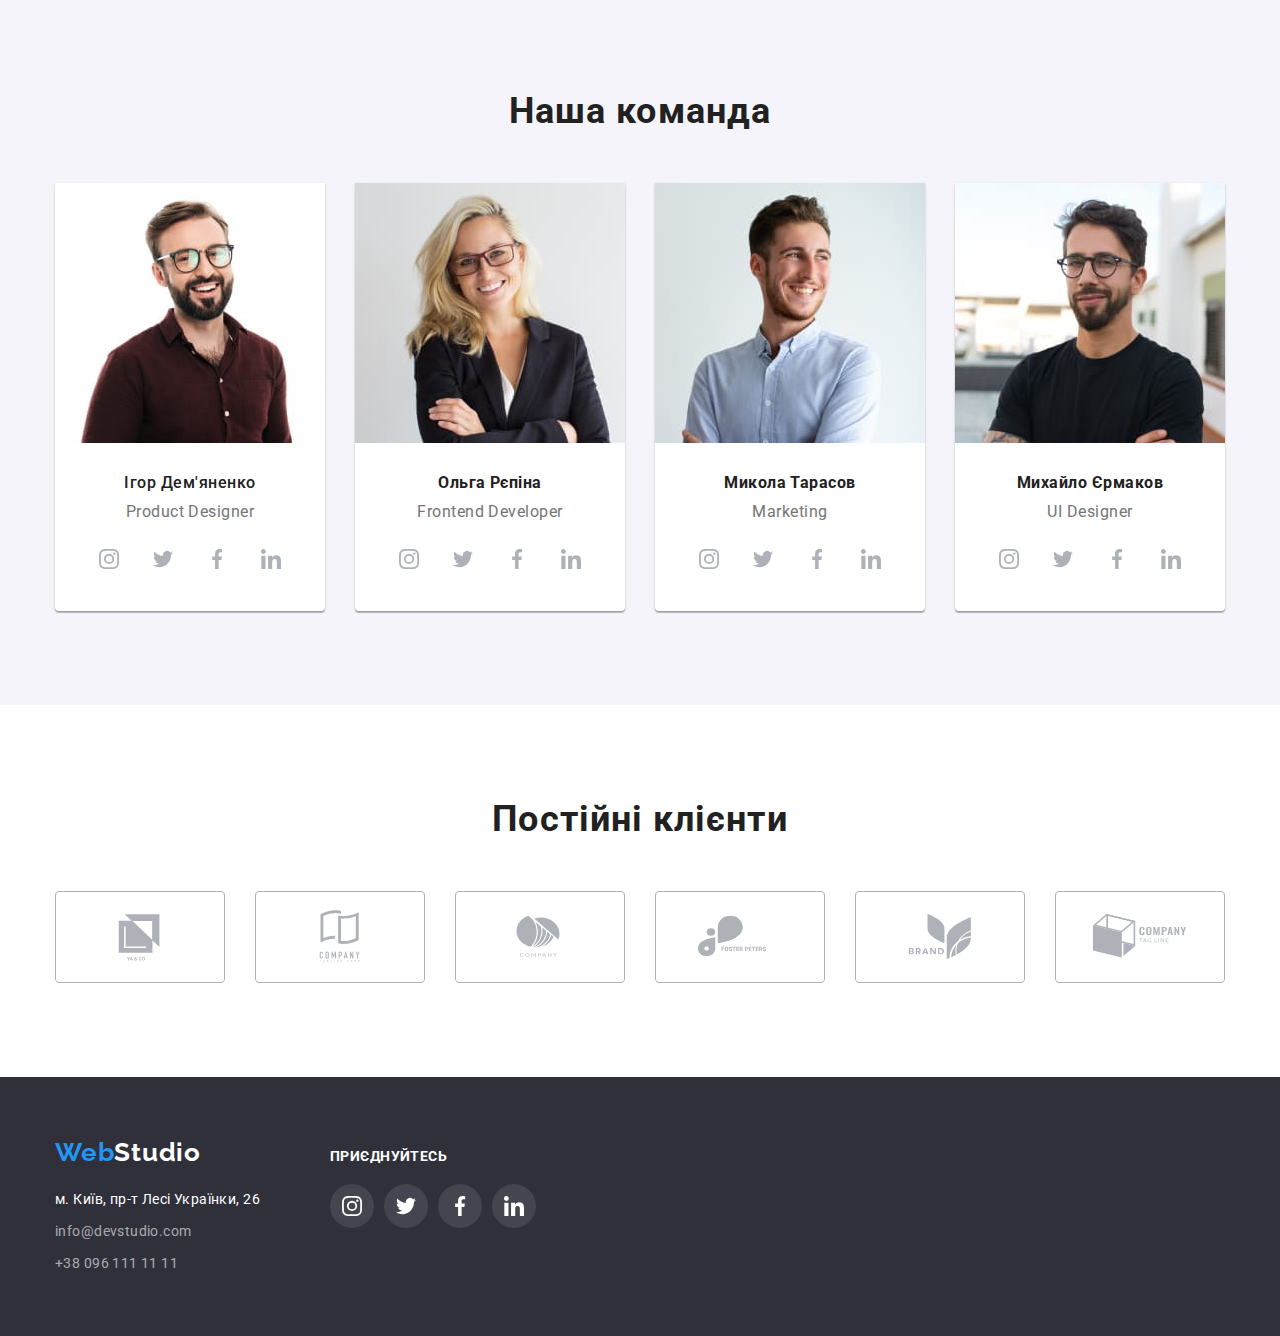
==== commit 7a2b0c64: "last-commit" ====
--- a/index.html
+++ b/index.html
@@ -78,7 +78,7 @@
               <button class="modal-button" type="button" data-modal-close>
                 <svg class="icon black" width="11px" height="11px">
                   <use
-                    href="/images/icons.svg/symbol-defs.svg#icon-close"
+                    href="./images/icons.svg/symbol-defs.svg#icon-close"
                   ></use>
                 </svg>
               </button>
@@ -390,12 +390,12 @@
           </ul>
         </div>
       </section>
-      <section class="main-4">
+      <section class="clients-section">
         <div class="container">
-          <h2 class="main-4-header">Постійні клієнти</h2>
-          <ul class="main-4-list">
-            <li class="main-4-item">
-              <a class="main-4-link" href="#">
+          <h2 class="clients-header">Постійні клієнти</h2>
+          <ul class="clients-list">
+            <li class="clients-item">
+              <a class="clients-link" href="#">
                 <svg class="icon" width="106px" height="60px">
                   <use
                     href="./images/icons.svg/symbol-defs.svg#icon-Logo"
@@ -403,8 +403,8 @@
                 </svg>
               </a>
             </li>
-            <li class="main-4-item">
-              <a class="main-4-link" href="#">
+            <li class="clients-item">
+              <a class="clients-link" href="#">
                 <svg class="icon" width="106px" height="60px">
                   <use
                     href="./images/icons.svg/symbol-defs.svg#icon-Logo2"
@@ -412,8 +412,8 @@
                 </svg>
               </a>
             </li>
-            <li class="main-4-item">
-              <a class="main-4-link" href="#">
+            <li class="clients-item">
+              <a class="clients-link" href="#">
                 <svg class="icon" width="106px" height="60px">
                   <use
                     href="./images/icons.svg/symbol-defs.svg#icon-Logo3"
@@ -421,8 +421,8 @@
                 </svg>
               </a>
             </li>
-            <li class="main-4-item">
-              <a class="main-4-link" href="#">
+            <li class="clients-item">
+              <a class="clients-link" href="#">
                 <svg class="icon" width="106px" height="60px">
                   <use
                     href="./images/icons.svg/symbol-defs.svg#icon-Logo4"
@@ -430,8 +430,8 @@
                 </svg>
               </a>
             </li>
-            <li class="main-4-item">
-              <a class="main-4-link" href="#">
+            <li class="clients-item">
+              <a class="clients-link" href="#">
                 <svg class="icon" width="106px" height="60px">
                   <use
                     href="./images/icons.svg/symbol-defs.svg#icon-Logo5"
@@ -439,8 +439,8 @@
                 </svg>
               </a>
             </li>
-            <li class="main-4-item">
-              <a class="main-4-link" href="#">
+            <li class="clients-item">
+              <a class="clients-link" href="#">
                 <svg class="icon" width="106px" height="60px">
                   <use
                     href="./images/icons.svg/symbol-defs.svg#icon-Logo6"
--- a/css/styles.css
+++ b/css/styles.css
@@ -47,7 +47,7 @@
     display: flex;
     justify-content: space-between;
     align-items: center;
-    background: var(--primary-white-color);
+    background-color: var(--primary-white-color);
 }
 
 .nav>.nav-container {
@@ -187,6 +187,7 @@
     letter-spacing: 0.02em;
 
     transition-duration: 250ms;
+    transition-property: color;
     transition-timing-function: cubic-bezier(0.4, 0, 0.2, 1);
 }
 
@@ -233,6 +234,7 @@
     align-items: center;
 
     transition-duration: 250ms;
+    transition-property: color;
     transition-timing-function: cubic-bezier(0.4, 0, 0.2, 1);
 }
 
@@ -289,22 +291,25 @@
     font-size: 16px;
     line-height: 1.875;
     letter-spacing: 0.06em;
-
+    
+    cursor: pointer;
     box-shadow: 0px 4px 4px rgba(0, 0, 0, 0.15);
     border-radius: 4px;
     border: 4px solid rgba(255, 255, 255, .015);
-    background: var(--accent-color);
-    color: var(--primary-white-color);
-}
-
-.button-order:hover {
-    cursor: pointer;
-    background: var(--accent-secondary-color);
+    background-color: var(--accent-color);
+    color: var(--primary-white-color);
+
+    transition: background-color 250ms cubic-bezier(0.4, 0, 0.2, 1);
+}
+
+.button-order:hover,
+.button-order:focus {
+    background-color: var(--accent-secondary-color);
 }
 
 .button-order:active {
     cursor: pointer;
-    background: var(--accent-secondary-color);
+    background-color: var(--accent-secondary-color);
 }
 
 .main-1 {
@@ -449,7 +454,7 @@
     height: 70px;
     width: 370px;
 
-    background: rgba(47, 48, 58, 0.8);
+    background-color: rgba(47, 48, 58, 0.8);
     color: var(--primary-white-color);
     font-size: 14px;
     line-height: 1.15;
@@ -475,7 +480,7 @@
 }
 
 .main-3 {
-    background: var(--secondary-bg-color);
+    background-color: var(--secondary-bg-color);
     padding: 94px 0px;
 }
 
@@ -492,8 +497,7 @@
     align-items: center;
     border-radius: 50%;
 
-    transition-duration: 250ms;
-    transition-timing-function: cubic-bezier(0.4, 0, 0.2, 1);
+    transition: background-color 250ms cubic-bezier(0.4, 0, 0.2, 1);
 }
 
 
@@ -524,7 +528,7 @@
 
     box-shadow: 0px 1px 3px rgba(0, 0, 0, 0.12), 0px 1px 1px rgba(0, 0, 0, 0.14), 0px 2px 1px rgba(0, 0, 0, 0.2);
     border-radius: 0px 0px 4px 4px;
-    background: var(--primary-white-color);
+    background-color: var(--primary-white-color);
 }
 
 .team-list {
@@ -643,40 +647,50 @@
     color: var(--secondary-text-color);
 }
 
-.main-4 {
+.clients-section {
     padding: 94px 0px;
-    color: var(--primary-white-color)
-}
-
-.main-4-list {
+    color: var(--primary-white-color);
+}
+
+.clients-list {
     display: flex;
     justify-content: center;
     align-items: center;
 }
 
-.main-4-link {
-    display: flex;
+.clients-link {
+    display: flex;
+    align-items: center;
     justify-content: center;
-    align-items: center;
-    height: 92px;
-}
-
-.main-4-item {
+    width: 100%;
+    height: 100%;
+    fill: var(--primary-icon);
+    border: 1px solid var(--primary-icon);
+    border-radius: 4px;
+    transition: border-color 250ms cubic-bezier(0.4, 0, 0.2, 1),
+    fill 250ms cubic-bezier(0.4, 0, 0.2, 1);
+}
+
+.clients-link:hover {
+    fill: var(--hover-icon);
+    border: 1px solid var(--hover-icon);
+}
+
+
+.clients-link:hover .icon {
+    fill:var(--hover-icon);
+}
+
+.clients-item {
     width: 170px;
     height: 92px;
-
-    border: 1px solid #AFB1B8;
-    border-radius: 4px;
-
-    transition-duration: 250ms;
-    transition-timing-function: cubic-bezier(0.4, 0, 0.2, 1);
-}
-
-.main-4-item:not(:last-child) {
+}
+
+.clients-item:not(:last-child) {
     margin-right: 30px;
 }
 
-.main-4-header {
+.clients-header {
     font-family: 'Roboto';
     font-size: 36px;
     line-height: 1.166;
@@ -691,7 +705,7 @@
 .container {}
 
 .main-footer {
-    background: var(--footer-bg-color);
+    background-color: var(--footer-bg-color);
     padding-top: 60px;
     padding-bottom: 60px;
 }
@@ -710,10 +724,6 @@
 
 .f-item {
     display: flex;
-}
-
-.f-item {
-    fill: var(--primary-icon);
 }
 
 .f-item:hover {
@@ -795,8 +805,7 @@
 
     color: var(--footer-text-color);
 
-    transition-duration: 250ms;
-    transition-timing-function: cubic-bezier(0.4, 0, 0.2, 1);
+    transition: color 250ms cubic-bezier(0.4, 0, 0.2, 1);
 }
 
 .footer-links:hover {
@@ -820,49 +829,9 @@
     background-color: var(--primary-white-color);
 }
 
-.general-filters {
-    background: rgba(245, 244, 250, 1);
-    border-radius: 4px;
-    color: var(--primary-text-color);
-    border: 4px solid rgba(255, 255, 255, .015);
-
-    transition: background-color 250ms cubic-bezier(0.4, 0, 0.2, 1),
-    color 250ms cubic-bezier(0.4, 0, 0.2, 1);
-}
-
-.general-filters:hover {
-    background: var(--accent-color);
-    box-shadow: 0px 3px 1px rgba(0, 0, 0, 0.1), 0px 1px 2px rgba(0, 0, 0, 0.08), 0px 2px 2px rgba(0, 0, 0, 0.12);
-    border-radius: 4px;
-    color: var(--primary-white-color);
-    cursor: pointer;
-}
-
-.general-filters:focus {
-    background: var(--accent-color);
-    color: var(--primary-white-color);
-}
-
-
-.text-filter:hover {
-    color: var(--primary-white-color);
-}
-
-.filters {
-    display: flex;
-    justify-content: center;
-    margin-bottom: 34px;
-    padding: 0;
-
-
-}
-
-.item:not(:last-child) {
-    margin-right: 8px;
-}
-
-.filter-text {
-    padding: 6px 22px;
+
+.filter-text-1, .filter-text {
+    padding: 6px 25px;
 
     font-family: inherit;
     font-weight: 500;
@@ -871,20 +840,51 @@
     text-align: center;
     letter-spacing: 0.03em;
 
-    color: var(--primary-text-color);
-}
-
-.filter-text-1 {
-    padding: 6px 25px;
-
-    font-family: inherit;
-    font-weight: 500;
-    font-size: 16px;
-    line-height: calc(26/16);
-    text-align: center;
-    letter-spacing: 0.03em;
-
-    color: var(--primary-text-color);
+    background-color: rgba(245, 244, 250, 1);
+    border-radius: 4px;
+    border: 4px solid rgba(255, 255, 255, .015);
+    color: var(--primary-text-color);
+    
+    cursor: pointer;
+
+    transition: color 250ms cubic-bezier(0.4, 0, 0.2, 1),
+    background-color 250ms cubic-bezier(0.4, 0, 0.2, 1),
+    box-shadow 250ms cubic-bezier(0.4, 0, 0.2, 1);
+    
+    
+}
+
+.filter-text:hover,
+.filter-text:focus,
+.filter-text-1:hover,
+.filter-text-1:focus {
+    background-color: var(--accent-color);
+    box-shadow: 0px 3px 1px rgba(0, 0, 0, 0.1), 0px 1px 2px rgba(0, 0, 0, 0.08), 0px 2px 2px rgba(0, 0, 0, 0.12);
+    color: var(--primary-white-color);
+    
+}
+
+.general-filters:focus {
+    background-color: var(--accent-color);
+    color: var(--primary-white-color);
+}
+
+
+.text-filter:hover {
+    color: var(--primary-white-color);
+}
+
+.filters {
+    display: flex;
+    justify-content: center;
+    margin-bottom: 34px;
+    padding: 0;
+
+
+}
+
+.item:not(:last-child) {
+    margin-right: 8px;
 }
 
 .project-ul {
@@ -898,7 +898,7 @@
     width: 370px;
 
     box-sizing: border-box;
-    background: var(--primary-white-color);
+    background-color: var(--primary-white-color);
     border: 1px solid #EEEEEE;
 }
 
@@ -919,9 +919,9 @@
     overflow: hidden;
 }
 
-.project-card:hover .project-active {
+.box-link:hover .project-active,
+.box-link:focus .project-active {
     transform: translateY(0%);
-    transition: transform 250ms cubic-bezier(0.4, 0, 0.2, 1);
 }
 
 .project-active {
@@ -932,11 +932,11 @@
     width: 100%;
     height: 100%;
 
-    background: rgba(33, 150, 243, 0.9);
+    background-color: rgba(33, 150, 243, 0.9);
     color: var(--primary-white-color);
 
     transform: translateY(100%);
-    transition: t;
+    transition: transform 250ms cubic-bezier(0.4, 0, 0.2, 1);
 }
 
 .project-hover-text {
@@ -990,14 +990,26 @@
     width: 100%;
     height: 100%;
     
-    background: rgba(0, 0, 0, 0.2);
+    background-color: rgba(0, 0, 0, 0.2);
 
     z-index: 1;
+
+    visibility: visible;
+    opacity: 1;
+
+    transition: opacity 250ms cubic-bezier(0.4, 0, 0.2, 1),
+    visibility 250ms cubic-bezier(0.4, 0, 0.2, 1);
 }
 
 .backdrop.is-hidden {
     opacity: 0;
     pointer-events: none;
+    visibility: hidden;
+}
+
+.backdrop.is-hidden .modal {
+    transform: translate(-50%, -50%) scale(0.9);
+    opacity: 0;
 }
 
 .modal {
@@ -1011,7 +1023,9 @@
     box-shadow: 0px 1px 3px rgba(0, 0, 0, 0.12), 0px 1px 1px rgba(0, 0, 0, 0.14), 0px 2px 1px rgba(0, 0, 0, 0.2);
     border-radius: 4px;
 
-    transform: translate(-50%, -50%);
+    opacity: 1;
+    transform: translate(-50%, -50%) scale(1);
+    transition:transform 250ms cubic-bezier(0.4, 0, 0.2, 1), opacity 250ms cubic-bezier(0.4, 0, 0.2, 1);
 }
 
 .modal-button {
@@ -1023,7 +1037,7 @@
 
     cursor: pointer;
     
-    background: var(--primary-white-color);
+    background-color: var(--primary-white-color);
     border: 1px solid rgba(0, 0, 0, 0.1);
     border-radius: 50%;
 }
@@ -1050,9 +1064,7 @@
 
 .icon {
     fill: var(--primary-icon);
-
-    transition-duration: 250ms;
-    transition-timing-function: cubic-bezier(0.4, 0, 0.2, 1);
+    transition: fill 250ms cubic-bezier(0.4, 0, 0.2, 1);
 }
 
 .icon:hover {
@@ -1070,6 +1082,7 @@
 
 .team-icon {
     fill: var(--primary-icon);
+    transition: fill 250ms cubic-bezier(0.4, 0, 0.2, 1);
 }
 
 .list-1 .item .mail-tel-links:hover>.icon {
@@ -1086,34 +1099,28 @@
     background-color: var(--hover-icon);
 }
 
-.main-4-list .main-4-link:hover>.icon,
-.main-4-list .main-4-link:focus>.icon {
-    fill: var(--hover-icon);
-}
-
-.main-4-list .main-4-item:hover,
-.main-4-list .main-4-item:focus {
-    border-color: var(--hover-icon);
-}
+
 
 .footer-ul-second .f-link>.icon {
-    fill: var(--primary-white-color)
+    fill: var(--primary-white-color);
+    transition: fill 250ms cubic-bezier(0.4, 0, 0.2, 1);
 }
 
 .footer-ul-second .f-link:hover>.icon {
     fill: var(--primary-white-color);
+    transition: fill 250ms cubic-bezier(0.4, 0, 0.2, 1);
 }
 
 .footer-ul-second .f-link {
-    background: rgba(255, 255, 255, 0.1);
+    background-color: rgba(255, 255, 255, 0.1);
 }
 
 .footer-ul-second .f-link:hover,
 .footer-ul-second .f-link:focus {
     background-color: var(--hover-icon);
+    transition: background-color 250ms cubic-bezier(0.4, 0, 0.2, 1);
 }
 
 .f-link {
-    transition-duration: 250ms;
-    transition-timing-function: cubic-bezier(0.4, 0, 0.2, 1);
+    transition: background-color 250ms cubic-bezier(0.4, 0, 0.2, 1);
 }